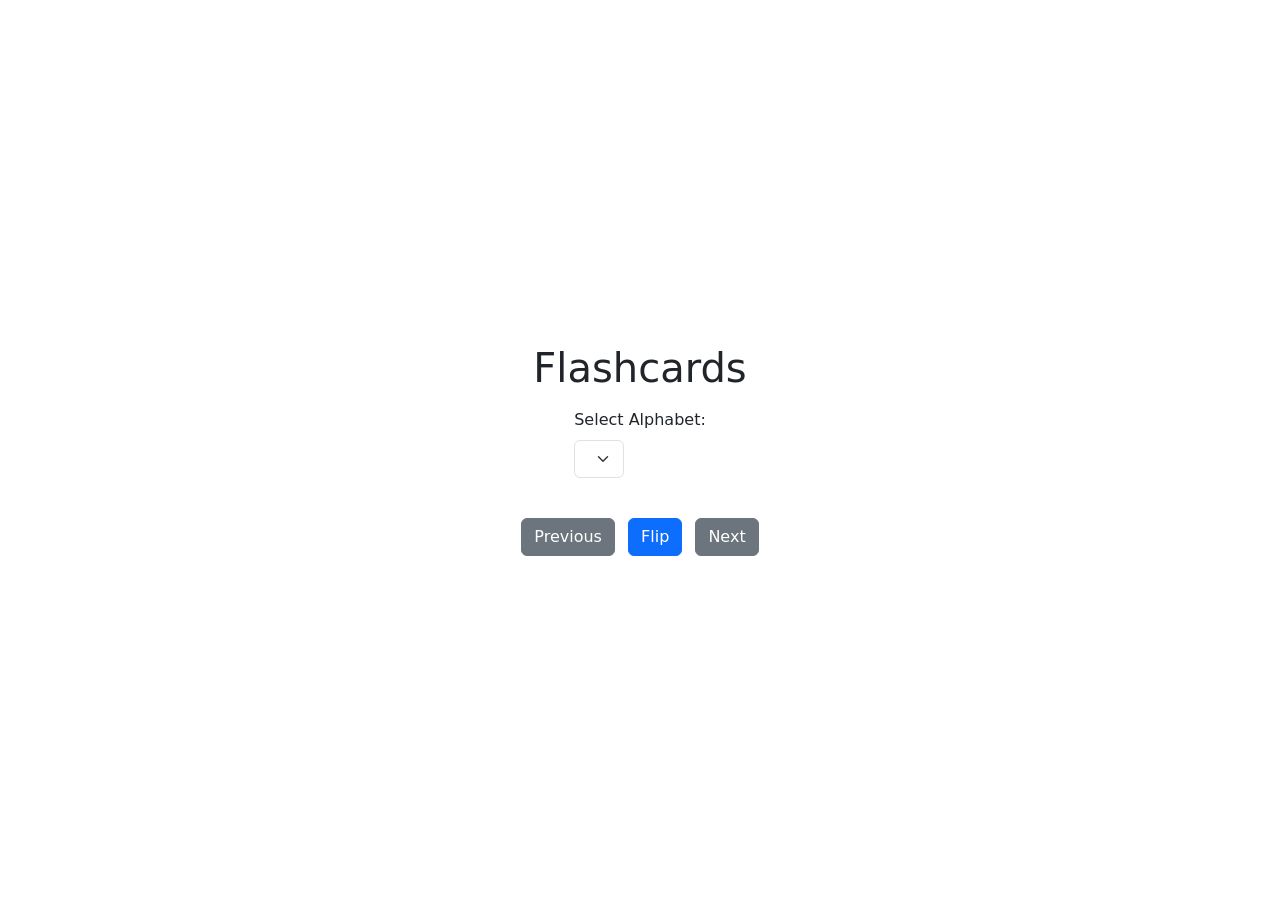
==== index.html @ 50f9bae8 "Update index.html" ====
<!DOCTYPE html>
<html lang="en">
<head>
  <meta charset="UTF-8" />
  <meta name="viewport" content="width=device-width, initial-scale=1" />
  <title>Flashcards with Spaced Repetition</title>
  <link href="https://cdn.jsdelivr.net/npm/bootstrap@5.3.0/dist/css/bootstrap.min.css" rel="stylesheet" />
  <link rel="stylesheet" href="flashcards.css" />
</head>
<body>
  <div class="container d-flex flex-column justify-content-center align-items-center min-vh-100">
    <h1 class="mb-3">Flashcards</h1>

    <div class="mb-3">
      <label for="letterSelect" class="form-label">Select Alphabet:</label>
      <select id="letterSelect" class="form-select w-auto"></select>
    </div>

    <div class="flashcard-container position-relative">
      <div id="flashcard" class="flashcard">
        <div class="front"></div>
        <div class="back"></div>
      </div>
      <div class="controls mt-4 text-center">
        <button id="prev" class="btn btn-secondary me-2">Previous</button>
        <button id="flip" class="btn btn-primary me-2">Flip</button>
        <button id="next" class="btn btn-secondary">Next</button>
      </div>
    </div>
  </div>

  <script src="flashcards.js"></script>
</body>
</html>
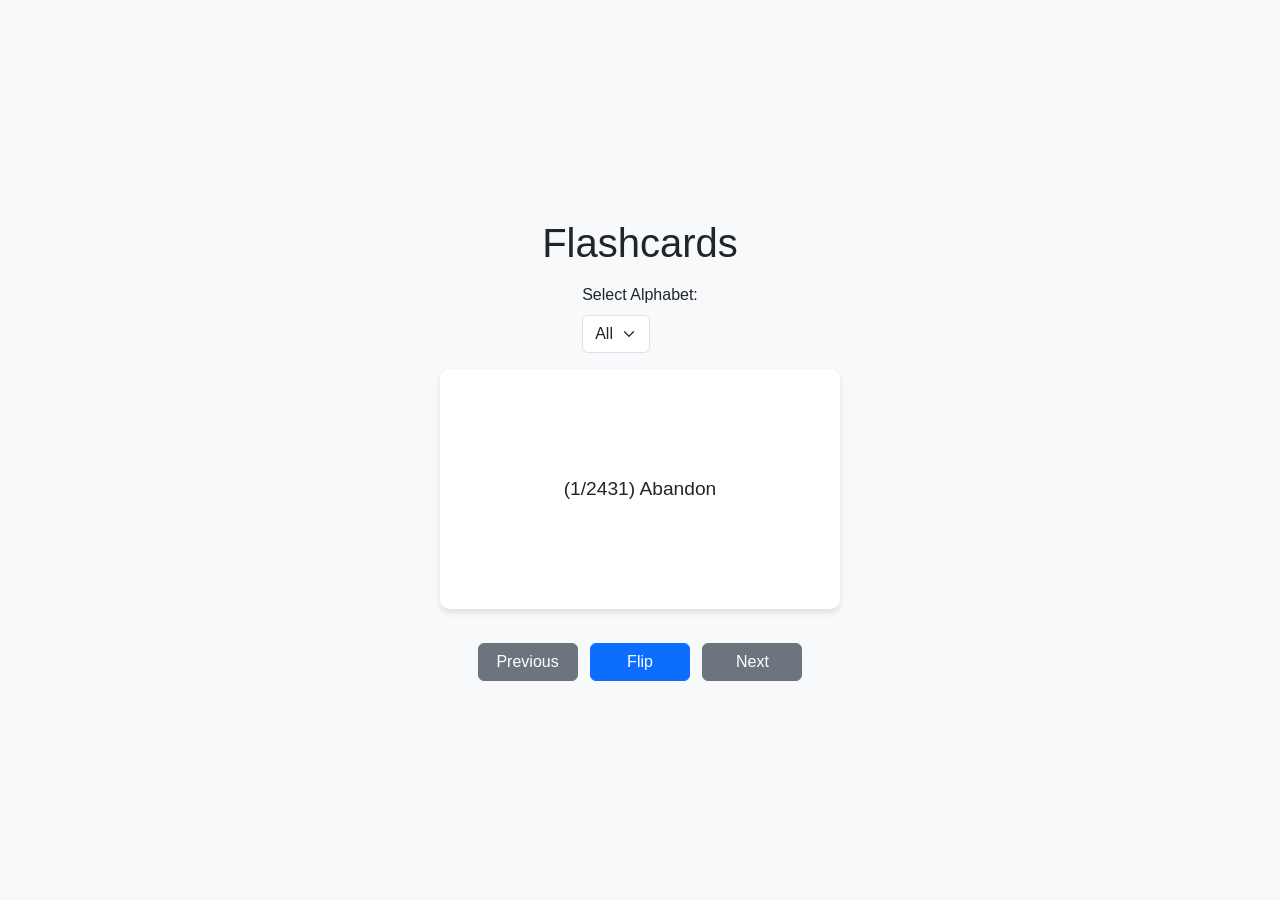
==== commit 2a29ff3d: "Update index.html" ====
--- a/index.html
+++ b/index.html
@@ -5,7 +5,7 @@
   <meta name="viewport" content="width=device-width, initial-scale=1" />
   <title>Flashcards with Spaced Repetition</title>
   <link href="https://cdn.jsdelivr.net/npm/bootstrap@5.3.0/dist/css/bootstrap.min.css" rel="stylesheet" />
-  <link rel="stylesheet" href="flashcards.css" />
+  <link rel="stylesheet" href="style.css" />
 </head>
 <body>
   <div class="container d-flex flex-column justify-content-center align-items-center min-vh-100">
@@ -29,6 +29,6 @@
     </div>
   </div>
 
-  <script src="flashcards.js"></script>
+  <script src="script.js"></script>
 </body>
 </html>
--- a/style.css
+++ b/style.css
@@ -0,0 +1,67 @@
+body {
+  font-family: Arial, sans-serif;
+  background: #f8f9fa;
+  margin: 0;
+}
+
+.flashcard-container {
+  text-align: center;
+  perspective: 1000px;
+  width: 100%;
+  max-width: 400px;
+}
+
+.flashcard {
+  width: 100%;
+  height: 240px;
+  margin: 0 auto;
+  cursor: pointer;
+  position: relative;
+}
+
+.flashcard > div {
+  width: 100%;
+  height: 100%;
+  position: absolute;
+  border-radius: 10px;
+  box-shadow: 0 4px 6px rgba(0,0,0,0.1);
+  display: flex;
+  justify-content: center;
+  align-items: center;
+  padding: 20px;
+  font-size: 1.2rem;
+  user-select: none;
+  backface-visibility: hidden;
+  background: white;
+  transition: transform 0.6s;
+  text-align: center;
+  white-space: pre-wrap;
+}
+
+.flashcard .front {
+  z-index: 2;
+  transform: rotateY(0deg);
+}
+
+.flashcard .back {
+  transform: rotateY(180deg);
+}
+
+.flashcard.flipped .front {
+  transform: rotateY(-180deg);
+}
+
+.flashcard.flipped .back {
+  transform: rotateY(0deg);
+}
+
+/* Controls spacing */
+.controls button {
+  min-width: 100px;
+  margin-top: 10px;
+}
+
+/* Review buttons */
+.review-buttons {
+  margin-top: 15px;
+}
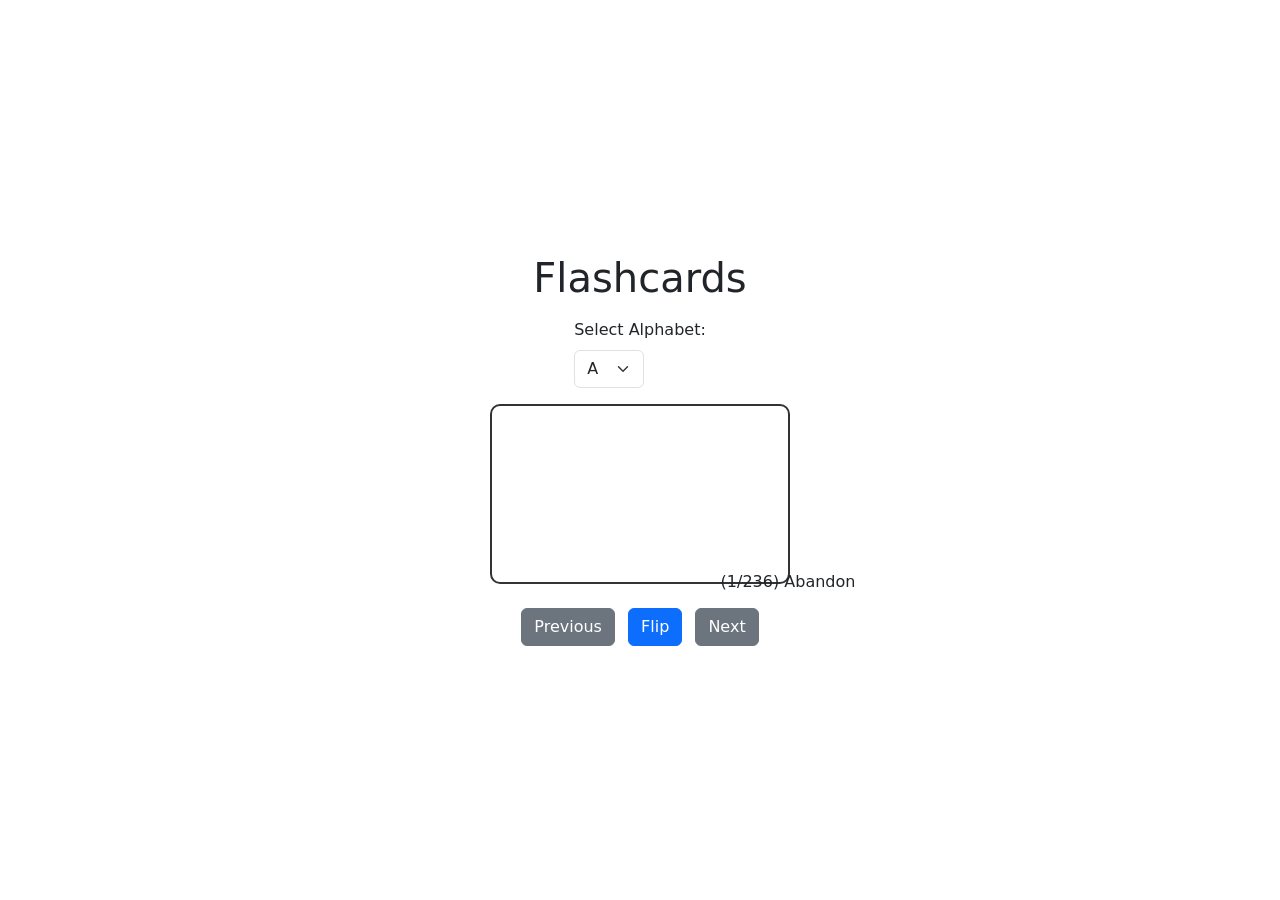
==== commit 50848921: "Update index.html" ====
--- a/index.html
+++ b/index.html
@@ -1,7 +1,7 @@
 <!DOCTYPE html>
 <html lang="en">
 <head>
-  <meta charset="UTF-8" />
+  <meta charset="utf-8" />
   <meta name="viewport" content="width=device-width, initial-scale=1" />
   <title>Flashcards with Spaced Repetition</title>
   <link href="https://cdn.jsdelivr.net/npm/bootstrap@5.3.0/dist/css/bootstrap.min.css" rel="stylesheet" />
@@ -17,10 +17,14 @@
     </div>
 
     <div class="flashcard-container position-relative">
-      <div id="flashcard" class="flashcard">
-        <div class="front"></div>
-        <div class="back"></div>
+      <!-- Outer card provides perspective, inner does the 3D rotation -->
+      <div id="flashcard" class="flashcard" aria-live="polite" role="region">
+        <div class="flashcard-inner">
+          <div class="front"></div>
+          <div class="back"></div>
+        </div>
       </div>
+
       <div class="controls mt-4 text-center">
         <button id="prev" class="btn btn-secondary me-2">Previous</button>
         <button id="flip" class="btn btn-primary me-2">Flip</button>
--- a/style.css
+++ b/style.css
@@ -1,67 +1,28 @@
-body {
-  font-family: Arial, sans-serif;
-  background: #f8f9fa;
-  margin: 0;
-}
-
-.flashcard-container {
-  text-align: center;
-  perspective: 1000px;
-  width: 100%;
-  max-width: 400px;
-}
-
-.flashcard {
-  width: 100%;
-  height: 240px;
-  margin: 0 auto;
+.flashcard { 
+  width: 300px; 
+  height: 180px; 
+  border: 2px solid #333; 
+  border-radius: 10px; 
+  display: flex; 
+  justify-content: center; 
+  align-items: center; 
+  text-align: center; 
+  padding: 20px; 
   cursor: pointer;
+  transition: transform 0.6s;
+  background-color: #fff;
   position: relative;
 }
-
-.flashcard > div {
-  width: 100%;
-  height: 100%;
-  position: absolute;
-  border-radius: 10px;
-  box-shadow: 0 4px 6px rgba(0,0,0,0.1);
-  display: flex;
-  justify-content: center;
-  align-items: center;
-  padding: 20px;
-  font-size: 1.2rem;
-  user-select: none;
-  backface-visibility: hidden;
-  background: white;
-  transition: transform 0.6s;
-  text-align: center;
-  white-space: pre-wrap;
+.flashcard.flipped { transform: rotateY(180deg); }
+.front, .back { 
+  position: absolute; 
+  width: 100%; 
+  height: 100%; 
+  backface-visibility: hidden; 
+  display: flex; 
+  justify-content: center; 
+  align-items: center; 
+  text-align: center; 
 }
-
-.flashcard .front {
-  z-index: 2;
-  transform: rotateY(0deg);
-}
-
-.flashcard .back {
-  transform: rotateY(180deg);
-}
-
-.flashcard.flipped .front {
-  transform: rotateY(-180deg);
-}
-
-.flashcard.flipped .back {
-  transform: rotateY(0deg);
-}
-
-/* Controls spacing */
-.controls button {
-  min-width: 100px;
-  margin-top: 10px;
-}
-
-/* Review buttons */
-.review-buttons {
-  margin-top: 15px;
-}
+.back { transform: rotateY(180deg); }
+.review-buttons { margin-top: 15px; }
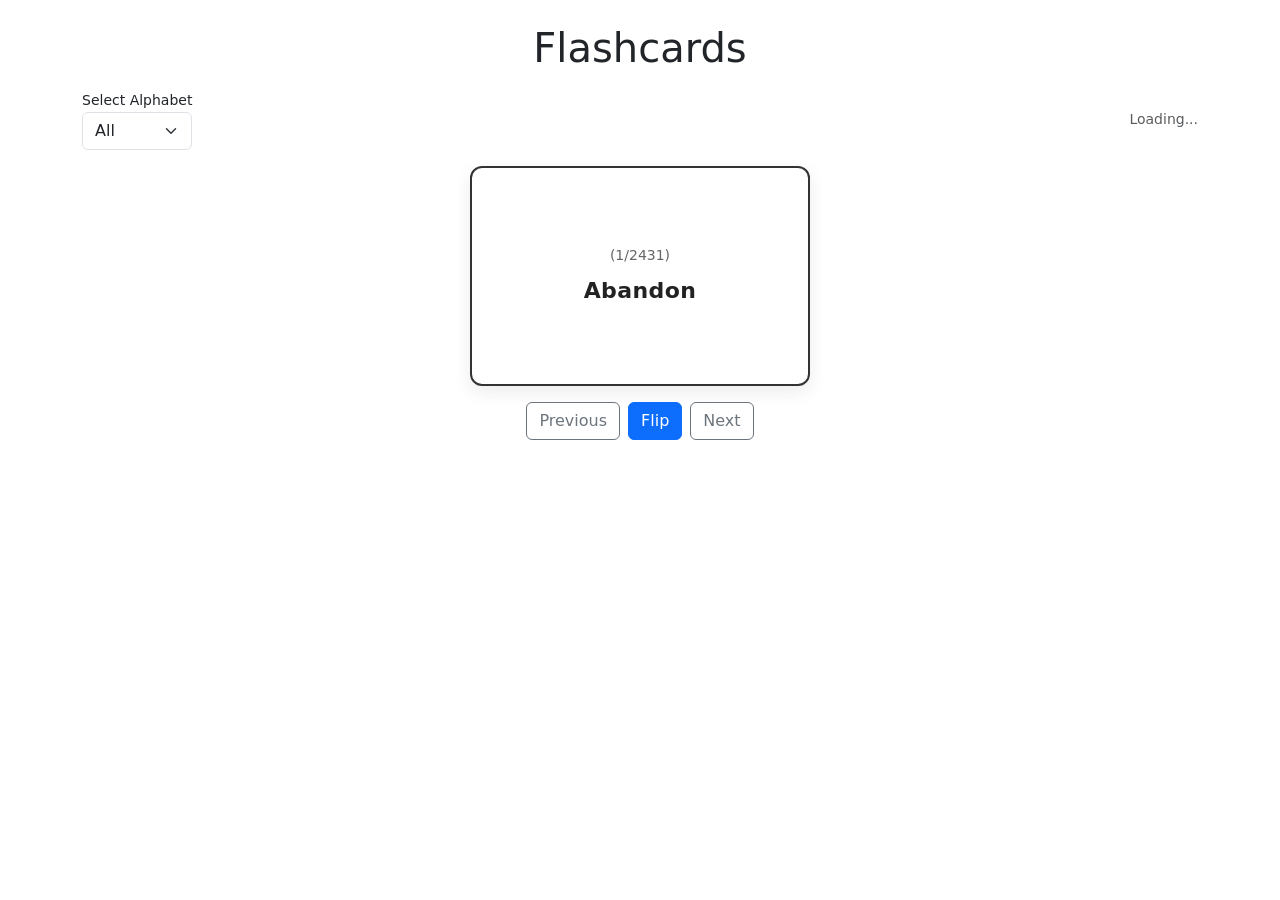
==== commit 3caed32c: "Update index.html" ====
--- a/index.html
+++ b/index.html
@@ -3,33 +3,43 @@
 <head>
   <meta charset="utf-8" />
   <meta name="viewport" content="width=device-width, initial-scale=1" />
-  <title>Flashcards with Spaced Repetition</title>
+  <title>Responsive Flashcards</title>
+
+  <!-- Bootstrap for quick responsive utilities -->
   <link href="https://cdn.jsdelivr.net/npm/bootstrap@5.3.0/dist/css/bootstrap.min.css" rel="stylesheet" />
   <link rel="stylesheet" href="style.css" />
 </head>
 <body>
-  <div class="container d-flex flex-column justify-content-center align-items-center min-vh-100">
-    <h1 class="mb-3">Flashcards</h1>
+  <div class="container py-4 d-flex flex-column align-items-center">
+    <h1 class="mb-3 text-center">Flashcards</h1>
 
-    <div class="mb-3">
-      <label for="letterSelect" class="form-label">Select Alphabet:</label>
-      <select id="letterSelect" class="form-select w-auto"></select>
+    <div class="w-100 mb-3">
+      <div class="row g-2 align-items-center">
+        <div class="col-auto">
+          <label for="letterSelect" class="form-label mb-0 small">Select Alphabet</label>
+          <select id="letterSelect" class="form-select" aria-label="Select alphabet"></select>
+        </div>
+
+        <div class="col d-flex justify-content-end align-items-center">
+          <div id="progress" class="small text-muted">Loading...</div>
+        </div>
+      </div>
     </div>
 
-    <div class="flashcard-container position-relative">
-      <!-- Outer card provides perspective, inner does the 3D rotation -->
-      <div id="flashcard" class="flashcard" aria-live="polite" role="region">
+    <div class="flashcard-wrap w-100 d-flex justify-content-center">
+      <!-- Flashcard; clicking it flips -->
+      <div id="flashcard" class="flashcard" tabindex="0" role="button" aria-pressed="false" aria-live="polite">
         <div class="flashcard-inner">
-          <div class="front"></div>
-          <div class="back"></div>
+          <div class="face front" aria-hidden="false"></div>
+          <div class="face back" aria-hidden="true"></div>
         </div>
       </div>
+    </div>
 
-      <div class="controls mt-4 text-center">
-        <button id="prev" class="btn btn-secondary me-2">Previous</button>
-        <button id="flip" class="btn btn-primary me-2">Flip</button>
-        <button id="next" class="btn btn-secondary">Next</button>
-      </div>
+    <div class="controls d-flex gap-2 mt-3 flex-wrap justify-content-center w-100">
+      <button id="prev" class="btn btn-outline-secondary">Previous</button>
+      <button id="flip" class="btn btn-primary">Flip</button>
+      <button id="next" class="btn btn-outline-secondary">Next</button>
     </div>
   </div>
 
--- a/style.css
+++ b/style.css
@@ -1,28 +1,110 @@
-.flashcard { 
-  width: 300px; 
-  height: 180px; 
-  border: 2px solid #333; 
-  border-radius: 10px; 
-  display: flex; 
-  justify-content: center; 
-  align-items: center; 
-  text-align: center; 
-  padding: 20px; 
+:root{
+  --card-width: 340px;
+  --card-height: 220px;
+  --card-radius: 12px;
+  --card-padding: 18px;
+}
+
+/* container for perspective */
+.flashcard {
+  width: var(--card-width);
+  height: var(--card-height);
+  perspective: 1200px; /* important for 3d flip */
   cursor: pointer;
+  margin: 0 auto;
+}
+
+/* inner element that actually flips */
+.flashcard-inner {
+  width: 100%;
+  height: 100%;
+  position: relative;
   transition: transform 0.6s;
+  transform-style: preserve-3d;
+  border: 2px solid #333;
+  border-radius: var(--card-radius);
   background-color: #fff;
-  position: relative;
+  box-shadow: 0 6px 18px rgba(0,0,0,0.08);
+  padding: var(--card-padding);
+  display: flex;
+  align-items: center;
+  justify-content: center;
 }
-.flashcard.flipped { transform: rotateY(180deg); }
-.front, .back { 
-  position: absolute; 
-  width: 100%; 
-  height: 100%; 
-  backface-visibility: hidden; 
-  display: flex; 
-  justify-content: center; 
-  align-items: center; 
-  text-align: center; 
+
+/* When .flashcard has class flipped, rotate inner */
+.flashcard.flipped .flashcard-inner {
+  transform: rotateY(180deg);
 }
-.back { transform: rotateY(180deg); }
-.review-buttons { margin-top: 15px; }
+
+/* front and back faces */
+.front, .back {
+  position: absolute;
+  inset: 0;
+  display: flex;
+  flex-direction: column;
+  justify-content: center;
+  align-items: center;
+  backface-visibility: hidden;
+  -webkit-backface-visibility: hidden;
+  text-align: center;
+  padding: var(--card-padding);
+  box-sizing: border-box;
+  font-family: system-ui, -apple-system, "Segoe UI", Roboto, "Helvetica Neue", Arial;
+  color: #222;
+}
+
+/* back is rotated so that when inner is rotated it shows */
+.back {
+  transform: rotateY(180deg);
+}
+
+/* small styling for word and counts */
+.front .word-count {
+  font-size: 14px;
+  color: #666;
+  margin-bottom: 8px;
+}
+.front .word {
+  font-size: 22px;
+  font-weight: 700;
+  letter-spacing: 0.4px;
+}
+
+/* details in back */
+.back .card-details {
+  text-align: left;
+  width: 100%;
+  max-width: 100%;
+  overflow: auto;
+}
+.back .card-details p {
+  margin: 6px 0;
+  line-height: 1.25;
+}
+.back .card-details strong {
+  display: inline-block;
+  width: 80px;
+  color: #111;
+}
+
+/* review buttons area (inserted dynamically) */
+.review-buttons {
+  display:flex;
+  justify-content:center;
+  gap: 8px;
+  margin-top: 12px;
+}
+
+/* ensure controls are visually separated */
+.controls {
+  width: var(--card-width);
+  display:flex;
+  justify-content:center;
+  gap:8px;
+}
+
+/* responsive */
+@media (max-width: 420px) {
+  :root { --card-width: 300px; --card-height: 200px; }
+  .back .card-details strong { width: 70px; }
+}
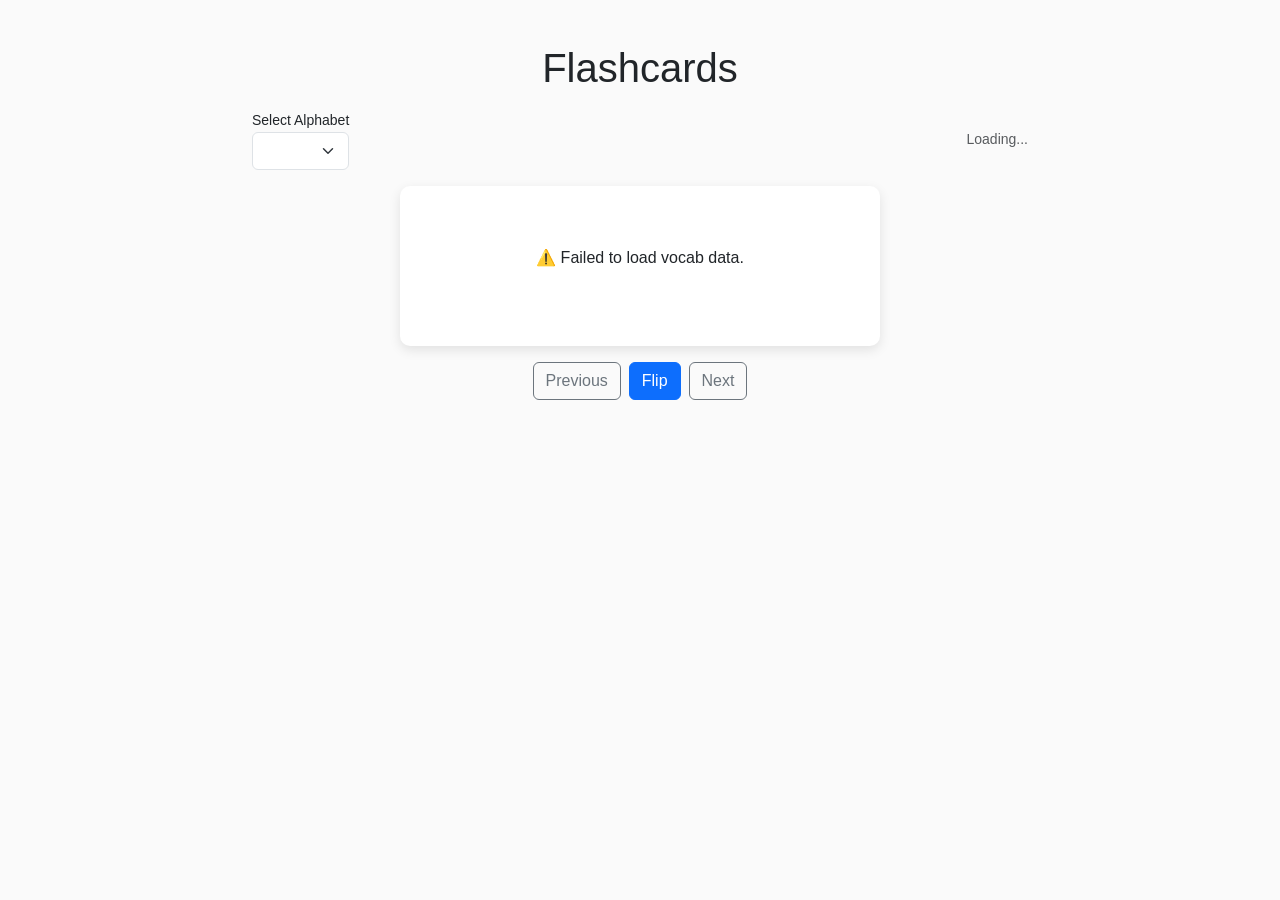
==== commit adff1699: "Update index.html" ====
--- a/index.html
+++ b/index.html
@@ -41,6 +41,8 @@
       <button id="flip" class="btn btn-primary">Flip</button>
       <button id="next" class="btn btn-outline-secondary">Next</button>
     </div>
+
+    <div id="message" class="mt-3 text-center text-muted small" aria-live="polite"></div>
   </div>
 
   <script src="script.js"></script>
--- a/style.css
+++ b/style.css
@@ -1,110 +1,124 @@
-:root{
-  --card-width: 340px;
-  --card-height: 220px;
-  --card-radius: 12px;
-  --card-padding: 18px;
+:root {
+  --card-max-width: 480px;
+  --card-min-width: 260px;
 }
 
-/* container for perspective */
-.flashcard {
-  width: var(--card-width);
-  height: var(--card-height);
-  perspective: 1200px; /* important for 3d flip */
-  cursor: pointer;
-  margin: 0 auto;
-}
-
-/* inner element that actually flips */
-.flashcard-inner {
-  width: 100%;
-  height: 100%;
-  position: relative;
-  transition: transform 0.6s;
-  transform-style: preserve-3d;
-  border: 2px solid #333;
-  border-radius: var(--card-radius);
-  background-color: #fff;
-  box-shadow: 0 6px 18px rgba(0,0,0,0.08);
-  padding: var(--card-padding);
+body {
+  font-family: Arial, sans-serif;
+  background: #fafafa;
+  margin: 0;
+  padding: 20px;
   display: flex;
-  align-items: center;
   justify-content: center;
 }
 
-/* When .flashcard has class flipped, rotate inner */
-.flashcard.flipped .flashcard-inner {
-  transform: rotateY(180deg);
+.container {
+  max-width: 800px;
+  width: 100%;
+  text-align: center;
 }
 
-/* front and back faces */
-.front, .back {
-  position: absolute;
-  inset: 0;
+h1 {
+  margin-bottom: 20px;
+}
+
+.controls {
   display: flex;
-  flex-direction: column;
+  flex-wrap: wrap;
+  justify-content: space-between;
+  align-items: center;
+  margin-bottom: 20px;
+  gap: 10px;
+}
+
+.stats {
+  font-size: 14px;
+  color: #444;
+}
+
+.flashcard-container {
+  display: flex;
+  justify-content: center;
+  margin: 20px 0;
+}
+
+.flashcard {
+  background: white;
+  border-radius: 10px;
+  box-shadow: 0 4px 12px rgba(0,0,0,0.1);
+  padding: 20px;
+  width: 100%;
+  max-width: var(--card-max-width);
+  min-width: var(--card-min-width);
+  min-height: 160px;
+  display: flex;
   justify-content: center;
   align-items: center;
-  backface-visibility: hidden;
-  -webkit-backface-visibility: hidden;
-  text-align: center;
-  padding: var(--card-padding);
-  box-sizing: border-box;
-  font-family: system-ui, -apple-system, "Segoe UI", Roboto, "Helvetica Neue", Arial;
-  color: #222;
+  transition: transform 0.4s;
+  cursor: pointer;
 }
 
-/* back is rotated so that when inner is rotated it shows */
-.back {
-  transform: rotateY(180deg);
+.buttons {
+  display: flex;
+  justify-content: center;
+  gap: 10px;
+  flex-wrap: wrap;
 }
 
-/* small styling for word and counts */
-.front .word-count {
+button {
+  padding: 10px 16px;
+  border: none;
+  border-radius: 6px;
+  cursor: pointer;
+  background: #1976d2;
+  color: white;
   font-size: 14px;
-  color: #666;
-  margin-bottom: 8px;
-}
-.front .word {
-  font-size: 22px;
-  font-weight: 700;
-  letter-spacing: 0.4px;
+  transition: background 0.2s;
 }
 
-/* details in back */
-.back .card-details {
-  text-align: left;
-  width: 100%;
-  max-width: 100%;
-  overflow: auto;
-}
-.back .card-details p {
-  margin: 6px 0;
-  line-height: 1.25;
-}
-.back .card-details strong {
-  display: inline-block;
-  width: 80px;
-  color: #111;
+button:hover {
+  background: #1565c0;
 }
 
-/* review buttons area (inserted dynamically) */
-.review-buttons {
-  display:flex;
-  justify-content:center;
-  gap: 8px;
-  margin-top: 12px;
+button:disabled {
+  background: #ccc;
+  cursor: not-allowed;
 }
 
-/* ensure controls are visually separated */
-.controls {
-  width: var(--card-width);
-  display:flex;
-  justify-content:center;
-  gap:8px;
+/* Completion screen */
+.completion {
+  text-align: center;
+  padding: 20px;
 }
 
-/* responsive */
-@media (max-width: 420px) {
-  :root { --card-width: 300px; --card-height: 200px; }
-  .back .card-details strong { width: 70px; }
+.completion h2 {
+  color: #2e7d32;
+  margin-bottom: 10px;
 }
+
+.completion button {
+  margin: 10px;
+  padding: 10px 16px;
+  border: none;
+  background: #1976d2;
+  color: white;
+  border-radius: 6px;
+  cursor: pointer;
+}
+
+.completion button:hover {
+  background: #1565c0;
+}
+
+/* Responsive tweaks */
+@media (max-width: 600px) {
+  .controls {
+    flex-direction: column;
+    align-items: flex-start;
+  }
+
+  .flashcard {
+    padding: 16px;
+    min-height: 140px;
+  }
+}
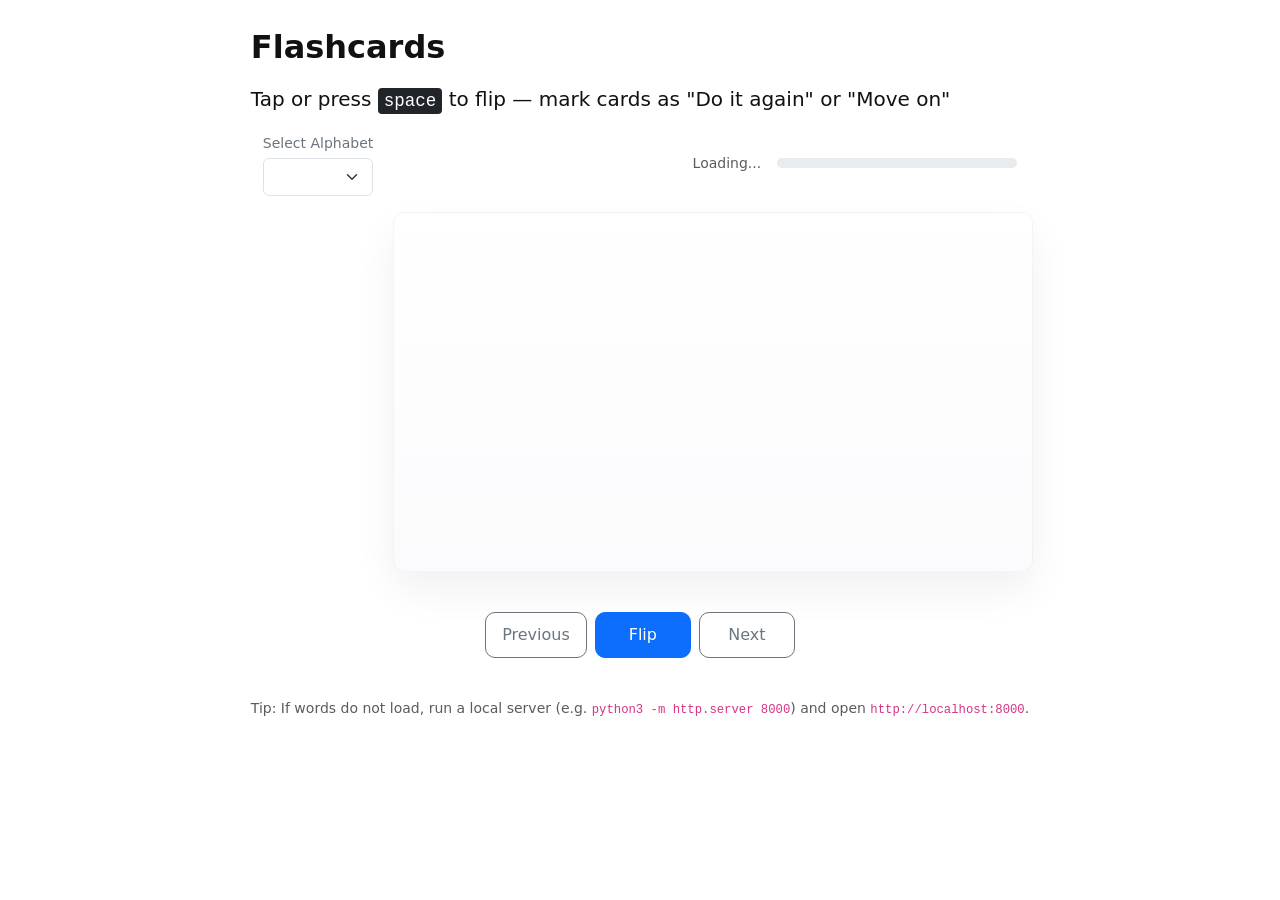
==== commit 027275ca: "Update index.html" ====
--- a/index.html
+++ b/index.html
@@ -1,48 +1,66 @@
-<!DOCTYPE html>
+<!doctype html>
 <html lang="en">
 <head>
   <meta charset="utf-8" />
-  <meta name="viewport" content="width=device-width, initial-scale=1" />
-  <title>Responsive Flashcards</title>
+  <meta name="viewport" content="width=device-width,initial-scale=1" />
+  <title>Flashcards — Responsive</title>
 
-  <!-- Bootstrap for quick responsive utilities -->
+  <!-- Bootstrap for grid / controls -->
   <link href="https://cdn.jsdelivr.net/npm/bootstrap@5.3.0/dist/css/bootstrap.min.css" rel="stylesheet" />
   <link rel="stylesheet" href="style.css" />
 </head>
 <body>
-  <div class="container py-4 d-flex flex-column align-items-center">
-    <h1 class="mb-3 text-center">Flashcards</h1>
+  <div class="app-root">
+    <header class="site-header">
+      <h1>Flashcards</h1>
+      <p class="lead">Tap or press <kbd>space</kbd> to flip — mark cards as "Do it again" or "Move on"</p>
+    </header>
 
-    <div class="w-100 mb-3">
-      <div class="row g-2 align-items-center">
+    <main class="container-lg">
+      <div class="row align-items-center top-row mb-3">
         <div class="col-auto">
-          <label for="letterSelect" class="form-label mb-0 small">Select Alphabet</label>
-          <select id="letterSelect" class="form-select" aria-label="Select alphabet"></select>
+          <label class="form-label small mb-1" for="letterSelect">Select Alphabet</label>
+          <select id="letterSelect" class="form-select"></select>
         </div>
 
-        <div class="col d-flex justify-content-end align-items-center">
-          <div id="progress" class="small text-muted">Loading...</div>
+        <div class="col">
+          <div class="progress-wrap d-flex align-items-center justify-content-end">
+            <div id="progressText" class="text-muted small me-3">Loading...</div>
+            <div class="progress" style="width:240px; height:10px;">
+              <div id="progressBar" class="progress-bar" role="progressbar" style="width:0%"></div>
+            </div>
+          </div>
         </div>
       </div>
-    </div>
 
-    <div class="flashcard-wrap w-100 d-flex justify-content-center">
-      <!-- Flashcard; clicking it flips -->
-      <div id="flashcard" class="flashcard" tabindex="0" role="button" aria-pressed="false" aria-live="polite">
-        <div class="flashcard-inner">
-          <div class="face front" aria-hidden="false"></div>
-          <div class="face back" aria-hidden="true"></div>
+      <div class="row justify-content-center">
+        <div class="col-12 col-md-10 col-lg-8">
+          <div class="flashcard-area">
+            <div id="flashcard" class="flashcard" tabindex="0" role="button" aria-live="polite">
+              <div class="flashcard-inner">
+                <div class="face front" aria-hidden="false"></div>
+                <div class="face back" aria-hidden="true"></div>
+              </div>
+            </div>
+
+            <!-- container where JS will append Do it again / Move on buttons -->
+            <div id="reviewContainer" class="review-container d-flex justify-content-center mt-3"></div>
+          </div>
+
+          <div class="controls d-flex justify-content-center gap-2 mt-4">
+            <button id="prev" class="btn btn-outline-secondary">Previous</button>
+            <button id="flip" class="btn btn-primary">Flip</button>
+            <button id="next" class="btn btn-outline-secondary">Next</button>
+          </div>
+
+          <div id="message" class="text-center small text-muted mt-3" aria-live="polite"></div>
         </div>
       </div>
-    </div>
+    </main>
 
-    <div class="controls d-flex gap-2 mt-3 flex-wrap justify-content-center w-100">
-      <button id="prev" class="btn btn-outline-secondary">Previous</button>
-      <button id="flip" class="btn btn-primary">Flip</button>
-      <button id="next" class="btn btn-outline-secondary">Next</button>
-    </div>
-
-    <div id="message" class="mt-3 text-center text-muted small" aria-live="polite"></div>
+    <footer class="site-footer text-center small text-muted mt-4">
+      Tip: If words do not load, run a local server (e.g. <code>python3 -m http.server 8000</code>) and open <code>http://localhost:8000</code>.
+    </footer>
   </div>
 
   <script src="script.js"></script>
--- a/style.css
+++ b/style.css
@@ -1,124 +1,101 @@
 :root {
-  --card-max-width: 480px;
+  --card-max-width: 640px;
   --card-min-width: 260px;
+  --card-aspect: 16/9;
+  --accent: #0d6efd;
+  --muted: #6c757d;
 }
 
+* { box-sizing: border-box; }
 body {
-  font-family: Arial, sans-serif;
-  background: #fafafa;
   margin: 0;
-  padding: 20px;
+  font-family: system-ui, -apple-system, "Segoe UI", Roboto, "Helvetica Neue", Arial;
+  background: #fff;
+  color: #111;
   display: flex;
   justify-content: center;
+  padding: 28px;
 }
 
-.container {
-  max-width: 800px;
+.container { width: 100%; max-width: 980px; text-align: center; }
+
+h1 { margin: 0 0 18px 0; font-size: 2rem; font-weight: 700; }
+
+.select-wrap { display: flex; flex-direction: column; align-items: flex-start; }
+.form-label { color: var(--muted); }
+
+/* flashcard wrapper & 3D flip */
+.flashcard-wrap { display: flex; justify-content: center; margin: 18px 0; }
+.flashcard {
+  width: min(var(--card-max-width), 92vw);
+  aspect-ratio: var(--card-aspect);
+  perspective: 1200px;
+  cursor: pointer;
+  -webkit-tap-highlight-color: transparent;
+}
+.flashcard-inner {
   width: 100%;
-  text-align: center;
+  height: 100%;
+  border-radius: 12px;
+  background: linear-gradient(180deg,#ffffff,#fbfbfd);
+  box-shadow: 0 18px 40px rgba(12,12,18,0.06);
+  border: 1px solid rgba(0,0,0,0.04);
+  transition: transform 0.55s cubic-bezier(.2,.8,.2,1);
+  transform-style: preserve-3d;
+  padding: 22px;
+  display: flex;
+  align-items: center;
+  justify-content: center;
+  position: relative;
+  overflow: hidden;
 }
+.flashcard.flipped .flashcard-inner { transform: rotateY(180deg); }
 
-h1 {
-  margin-bottom: 20px;
-}
-
-.controls {
+/* faces */
+.face {
+  position: absolute;
+  inset: 0;
+  backface-visibility: hidden;
+  -webkit-backface-visibility: hidden;
   display: flex;
-  flex-wrap: wrap;
-  justify-content: space-between;
-  align-items: center;
-  margin-bottom: 20px;
-  gap: 10px;
-}
-
-.stats {
-  font-size: 14px;
-  color: #444;
-}
-
-.flashcard-container {
-  display: flex;
-  justify-content: center;
-  margin: 20px 0;
-}
-
-.flashcard {
-  background: white;
-  border-radius: 10px;
-  box-shadow: 0 4px 12px rgba(0,0,0,0.1);
-  padding: 20px;
-  width: 100%;
-  max-width: var(--card-max-width);
-  min-width: var(--card-min-width);
-  min-height: 160px;
-  display: flex;
+  flex-direction: column;
   justify-content: center;
   align-items: center;
-  transition: transform 0.4s;
-  cursor: pointer;
+  text-align: center;
+  padding: 12px 18px;
 }
+.face.back { transform: rotateY(180deg); text-align: left; overflow: auto; }
 
-.buttons {
+/* front styling */
+.front .word-count { color: var(--muted); font-size: 0.9rem; margin-bottom: 8px; }
+.front .word { font-size: clamp(1.2rem, 3.6vw, 2rem); font-weight: 700; word-break: break-word; }
+
+/* back details */
+.back .card-details p { margin: 10px 0; line-height: 1.35; font-size: 1rem; }
+.back .card-details strong { width: 84px; display:inline-block; color: #111; }
+
+/* review buttons (inserted dynamically) */
+.review-buttons {
   display: flex;
+  gap: 8px;
   justify-content: center;
-  gap: 10px;
+  margin-top: 12px;
   flex-wrap: wrap;
 }
 
-button {
-  padding: 10px 16px;
-  border: none;
-  border-radius: 6px;
-  cursor: pointer;
-  background: #1976d2;
-  color: white;
-  font-size: 14px;
-  transition: background 0.2s;
+/* controls */
+.controls { display: flex; gap: 12px; justify-content: center; margin-top: 12px; flex-wrap: wrap; }
+.btn { padding: 10px 16px; border-radius: 10px; min-width: 96px; }
+.btn:disabled { opacity: 0.6; cursor: not-allowed; }
+
+/* completion screen */
+.completion { text-align:center; padding: 10px 6px; display:flex; flex-direction:column; gap:8px; align-items:center; }
+.completion h2 { margin: 0; color: #1f8a4d; font-size: 1.15rem; }
+.completion .actions { display:flex; gap:8px; margin-top:6px; }
+
+/* responsive */
+@media (max-width: 640px) {
+  .front .word { font-size: 1.25rem; }
+  .back .card-details strong { width: 64px; }
+  .select-wrap { width: 100%; }
 }
-
-button:hover {
-  background: #1565c0;
-}
-
-button:disabled {
-  background: #ccc;
-  cursor: not-allowed;
-}
-
-/* Completion screen */
-.completion {
-  text-align: center;
-  padding: 20px;
-}
-
-.completion h2 {
-  color: #2e7d32;
-  margin-bottom: 10px;
-}
-
-.completion button {
-  margin: 10px;
-  padding: 10px 16px;
-  border: none;
-  background: #1976d2;
-  color: white;
-  border-radius: 6px;
-  cursor: pointer;
-}
-
-.completion button:hover {
-  background: #1565c0;
-}
-
-/* Responsive tweaks */
-@media (max-width: 600px) {
-  .controls {
-    flex-direction: column;
-    align-items: flex-start;
-  }
-
-  .flashcard {
-    padding: 16px;
-    min-height: 140px;
-  }
-}
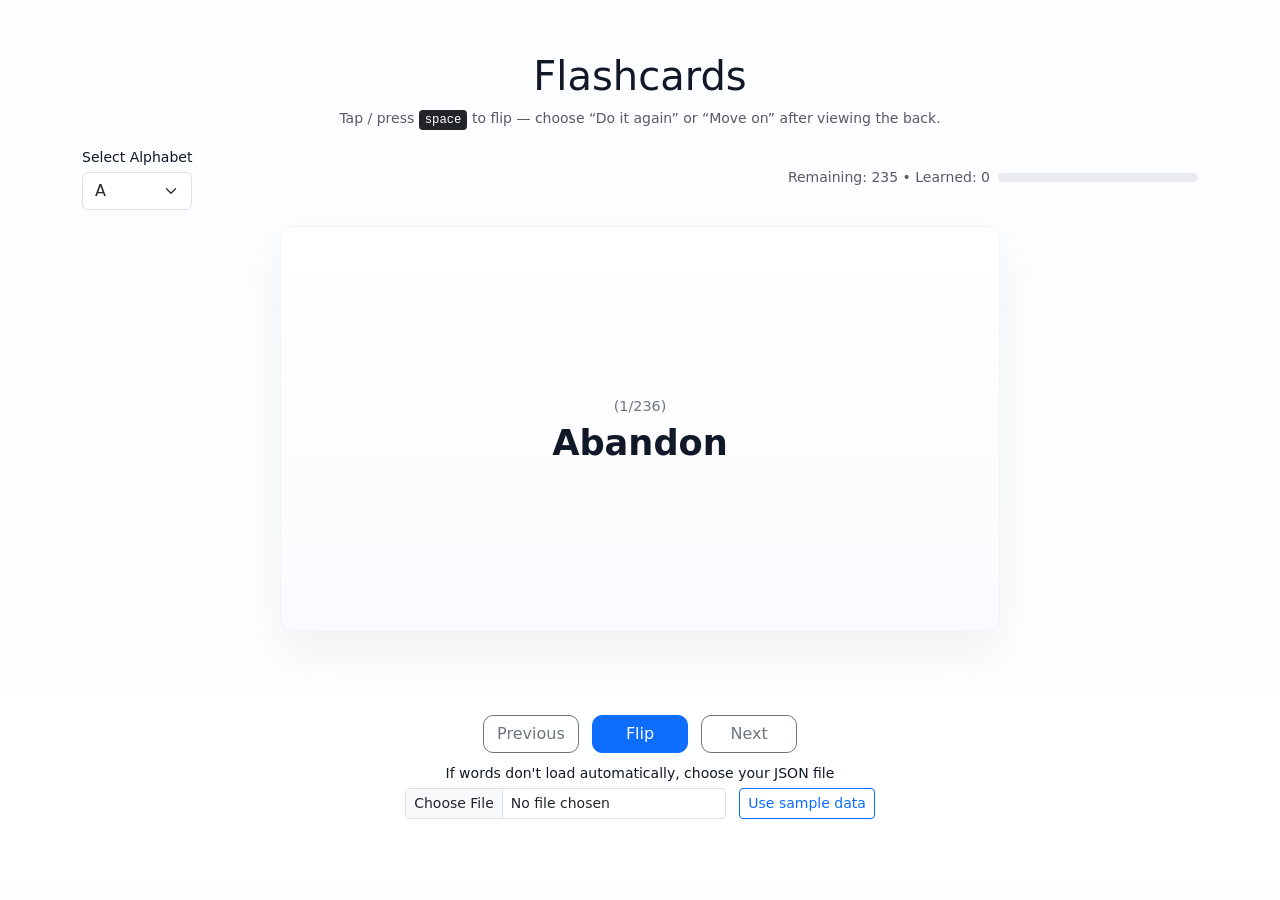
==== commit 2e34a3c7: "Update index.html" ====
--- a/index.html
+++ b/index.html
@@ -3,64 +3,56 @@
 <head>
   <meta charset="utf-8" />
   <meta name="viewport" content="width=device-width,initial-scale=1" />
-  <title>Flashcards — Responsive</title>
-
-  <!-- Bootstrap for grid / controls -->
+  <title>Flashcards — robust loader</title>
   <link href="https://cdn.jsdelivr.net/npm/bootstrap@5.3.0/dist/css/bootstrap.min.css" rel="stylesheet" />
   <link rel="stylesheet" href="style.css" />
 </head>
 <body>
-  <div class="app-root">
-    <header class="site-header">
+  <div class="app container py-4">
+    <header class="mb-3 text-center">
       <h1>Flashcards</h1>
-      <p class="lead">Tap or press <kbd>space</kbd> to flip — mark cards as "Do it again" or "Move on"</p>
+      <p class="text-muted small mb-0">Tap / press <kbd>space</kbd> to flip — choose “Do it again” or “Move on” after viewing the back.</p>
     </header>
 
-    <main class="container-lg">
-      <div class="row align-items-center top-row mb-3">
-        <div class="col-auto">
-          <label class="form-label small mb-1" for="letterSelect">Select Alphabet</label>
-          <select id="letterSelect" class="form-select"></select>
+    <section class="top d-flex flex-wrap align-items-center gap-3 mb-3">
+      <div>
+        <label class="form-label small mb-1" for="letterSelect">Select Alphabet</label>
+        <select id="letterSelect" class="form-select"></select>
+      </div>
+
+      <div class="ms-auto d-flex align-items-center gap-2">
+        <div id="progressText" class="small text-muted">Loading...</div>
+        <div class="progress" style="width:200px; height:9px;">
+          <div id="progressBar" class="progress-bar" role="progressbar" style="width:0%"></div>
         </div>
+      </div>
+    </section>
 
-        <div class="col">
-          <div class="progress-wrap d-flex align-items-center justify-content-end">
-            <div id="progressText" class="text-muted small me-3">Loading...</div>
-            <div class="progress" style="width:240px; height:10px;">
-              <div id="progressBar" class="progress-bar" role="progressbar" style="width:0%"></div>
-            </div>
-          </div>
+    <section class="flashcard-area mb-3">
+      <div id="flashcard" class="flashcard" tabindex="0" role="button" aria-live="polite">
+        <div class="flashcard-inner">
+          <div class="face front" aria-hidden="false"></div>
+          <div class="face back" aria-hidden="true"></div>
         </div>
       </div>
 
-      <div class="row justify-content-center">
-        <div class="col-12 col-md-10 col-lg-8">
-          <div class="flashcard-area">
-            <div id="flashcard" class="flashcard" tabindex="0" role="button" aria-live="polite">
-              <div class="flashcard-inner">
-                <div class="face front" aria-hidden="false"></div>
-                <div class="face back" aria-hidden="true"></div>
-              </div>
-            </div>
+      <div id="reviewContainer" class="review-container mt-3 d-flex justify-content-center"></div>
+    </section>
 
-            <!-- container where JS will append Do it again / Move on buttons -->
-            <div id="reviewContainer" class="review-container d-flex justify-content-center mt-3"></div>
-          </div>
+    <section class="controls text-center mb-2">
+      <button id="prevBtn" class="btn btn-outline-secondary me-2">Previous</button>
+      <button id="flipBtn" class="btn btn-primary me-2">Flip</button>
+      <button id="nextBtn" class="btn btn-outline-secondary">Next</button>
+    </section>
 
-          <div class="controls d-flex justify-content-center gap-2 mt-4">
-            <button id="prev" class="btn btn-outline-secondary">Previous</button>
-            <button id="flip" class="btn btn-primary">Flip</button>
-            <button id="next" class="btn btn-outline-secondary">Next</button>
-          </div>
-
-          <div id="message" class="text-center small text-muted mt-3" aria-live="polite"></div>
-        </div>
+    <section class="loader-actions text-center mb-3">
+      <div class="mb-2">
+        <label class="form-label small mb-1">If words don't load automatically, choose your JSON file</label><br />
+        <input id="fileInput" type="file" accept=".json,application/json" class="form-control form-control-sm w-auto d-inline-block" />
+        <button id="sampleBtn" class="btn btn-sm btn-outline-primary ms-2">Use sample data</button>
       </div>
-    </main>
-
-    <footer class="site-footer text-center small text-muted mt-4">
-      Tip: If words do not load, run a local server (e.g. <code>python3 -m http.server 8000</code>) and open <code>http://localhost:8000</code>.
-    </footer>
+      <div id="message" class="small text-muted"></div>
+    </section>
   </div>
 
   <script src="script.js"></script>
--- a/style.css
+++ b/style.css
@@ -1,101 +1,108 @@
-:root {
-  --card-max-width: 640px;
-  --card-min-width: 260px;
-  --card-aspect: 16/9;
+:root{
+  --card-max: 720px;
+  --card-min: 260px;
   --accent: #0d6efd;
   --muted: #6c757d;
+  --radius: 14px;
+  --card-aspect: 16/9;
 }
 
-* { box-sizing: border-box; }
-body {
-  margin: 0;
-  font-family: system-ui, -apple-system, "Segoe UI", Roboto, "Helvetica Neue", Arial;
-  background: #fff;
-  color: #111;
-  display: flex;
-  justify-content: center;
-  padding: 28px;
+*{box-sizing:border-box}
+body{
+  margin:0;
+  font-family: Inter, ui-sans-serif, system-ui, -apple-system, "Segoe UI", Roboto, "Helvetica Neue", Arial;
+  background: linear-gradient(180deg,#fbfdff,#ffffff);
+  color: #111827;
+  padding: 28px 18px;
+  -webkit-font-smoothing:antialiased;
+  -moz-osx-font-smoothing:grayscale;
 }
 
-.container { width: 100%; max-width: 980px; text-align: center; }
+/* header */
+.site-header { text-align:center; margin-bottom:10px; }
+.site-header h1 { font-size:2.1rem; margin:0; font-weight:700; }
+.lead { margin:6px 0 0 0; color:var(--muted); }
 
-h1 { margin: 0 0 18px 0; font-size: 2rem; font-weight: 700; }
+/* top row */
+.top-row .form-label { color: var(--muted); }
 
-.select-wrap { display: flex; flex-direction: column; align-items: flex-start; }
-.form-label { color: var(--muted); }
+/* flashcard area */
+.flashcard-area { display:flex; flex-direction:column; align-items:center; gap:12px; }
 
-/* flashcard wrapper & 3D flip */
-.flashcard-wrap { display: flex; justify-content: center; margin: 18px 0; }
-.flashcard {
-  width: min(var(--card-max-width), 92vw);
+.flashcard{
+  width: min(var(--card-max), 92vw);
   aspect-ratio: var(--card-aspect);
   perspective: 1200px;
   cursor: pointer;
   -webkit-tap-highlight-color: transparent;
 }
-.flashcard-inner {
-  width: 100%;
-  height: 100%;
-  border-radius: 12px;
-  background: linear-gradient(180deg,#ffffff,#fbfbfd);
-  box-shadow: 0 18px 40px rgba(12,12,18,0.06);
-  border: 1px solid rgba(0,0,0,0.04);
-  transition: transform 0.55s cubic-bezier(.2,.8,.2,1);
+.flashcard-inner{
+  width:100%;
+  height:100%;
+  border-radius: var(--radius);
+  background: linear-gradient(180deg,#ffffff,#fbfbff);
+  box-shadow: 0 24px 50px rgba(14,30,37,0.06);
+  border: 1px solid rgba(6,6,12,0.04);
+  transition: transform 0.6s cubic-bezier(.2,.8,.2,1);
   transform-style: preserve-3d;
   padding: 22px;
-  display: flex;
-  align-items: center;
-  justify-content: center;
-  position: relative;
-  overflow: hidden;
+  display:flex;
+  align-items:center;
+  justify-content:center;
+  position:relative;
+  overflow:hidden;
 }
-.flashcard.flipped .flashcard-inner { transform: rotateY(180deg); }
+
+/* small tilt on hover (desktop) */
+.flashcard:hover .flashcard-inner { transform: translateY(-6px); }
+.flashcard.flipped .flashcard-inner { transform: rotateY(180deg) translateY(-6px); }
 
 /* faces */
 .face {
-  position: absolute;
-  inset: 0;
+  position:absolute; inset:0;
   backface-visibility: hidden;
   -webkit-backface-visibility: hidden;
-  display: flex;
-  flex-direction: column;
-  justify-content: center;
-  align-items: center;
-  text-align: center;
-  padding: 12px 18px;
+  display:flex;
+  flex-direction:column;
+  justify-content:center;
+  align-items:center;
+  text-align:center;
+  padding: 10px 18px;
 }
-.face.back { transform: rotateY(180deg); text-align: left; overflow: auto; }
+.face.back { transform: rotateY(180deg); text-align:left; overflow:auto; }
 
-/* front styling */
-.front .word-count { color: var(--muted); font-size: 0.9rem; margin-bottom: 8px; }
-.front .word { font-size: clamp(1.2rem, 3.6vw, 2rem); font-weight: 700; word-break: break-word; }
+/* front */
+.front .word-count { color: var(--muted); font-size:0.9rem; margin-bottom:8px; }
+.front .word { font-size: clamp(1.2rem, 3.6vw, 2.2rem); font-weight:700; line-height:1.05; word-break:break-word }
 
-/* back details */
-.back .card-details p { margin: 10px 0; line-height: 1.35; font-size: 1rem; }
-.back .card-details strong { width: 84px; display:inline-block; color: #111; }
+/* back */
+.back .card-details p { margin:10px 0; line-height:1.38; font-size:1rem; }
+.back .card-details strong { width:84px; display:inline-block; color:#111827; }
 
-/* review buttons (inserted dynamically) */
-.review-buttons {
-  display: flex;
-  gap: 8px;
-  justify-content: center;
-  margin-top: 12px;
-  flex-wrap: wrap;
-}
+/* review buttons area (JS inserts content here) */
+.review-container { min-height: 40px; }
+
+/* review button styles */
+.review-buttons { display:flex; gap:10px; justify-content:center; flex-wrap:wrap; }
+.review-buttons .btn { min-width:120px; }
 
 /* controls */
-.controls { display: flex; gap: 12px; justify-content: center; margin-top: 12px; flex-wrap: wrap; }
-.btn { padding: 10px 16px; border-radius: 10px; min-width: 96px; }
-.btn:disabled { opacity: 0.6; cursor: not-allowed; }
+.controls { margin-top:12px; gap:12px; }
+.controls .btn { min-width: 96px; border-radius:10px; }
 
-/* completion screen */
-.completion { text-align:center; padding: 10px 6px; display:flex; flex-direction:column; gap:8px; align-items:center; }
-.completion h2 { margin: 0; color: #1f8a4d; font-size: 1.15rem; }
-.completion .actions { display:flex; gap:8px; margin-top:6px; }
+/* small progress text */
+.progress-wrap .text-muted { color: var(--muted); }
 
-/* responsive */
-@media (max-width: 640px) {
-  .front .word { font-size: 1.25rem; }
-  .back .card-details strong { width: 64px; }
-  .select-wrap { width: 100%; }
+/* completion card */
+.completion { padding: 8px 6px; display:flex; flex-direction:column; gap:8px; align-items:center; text-align:center; }
+.completion h2 { margin:0; color:#1f8a4d; font-size:1.1rem; }
+.completion .actions { display:flex; gap:8px; }
+
+/* small screens */
+@media (max-width:640px){
+  .site-header h1 { font-size:1.6rem; }
+  .front .word { font-size:1.1rem; }
+  .flashcard-inner { padding: 14px; }
+  .review-buttons .btn { min-width: 96px; padding:8px 12px; }
+  .progress-wrap { gap:8px; }
 }
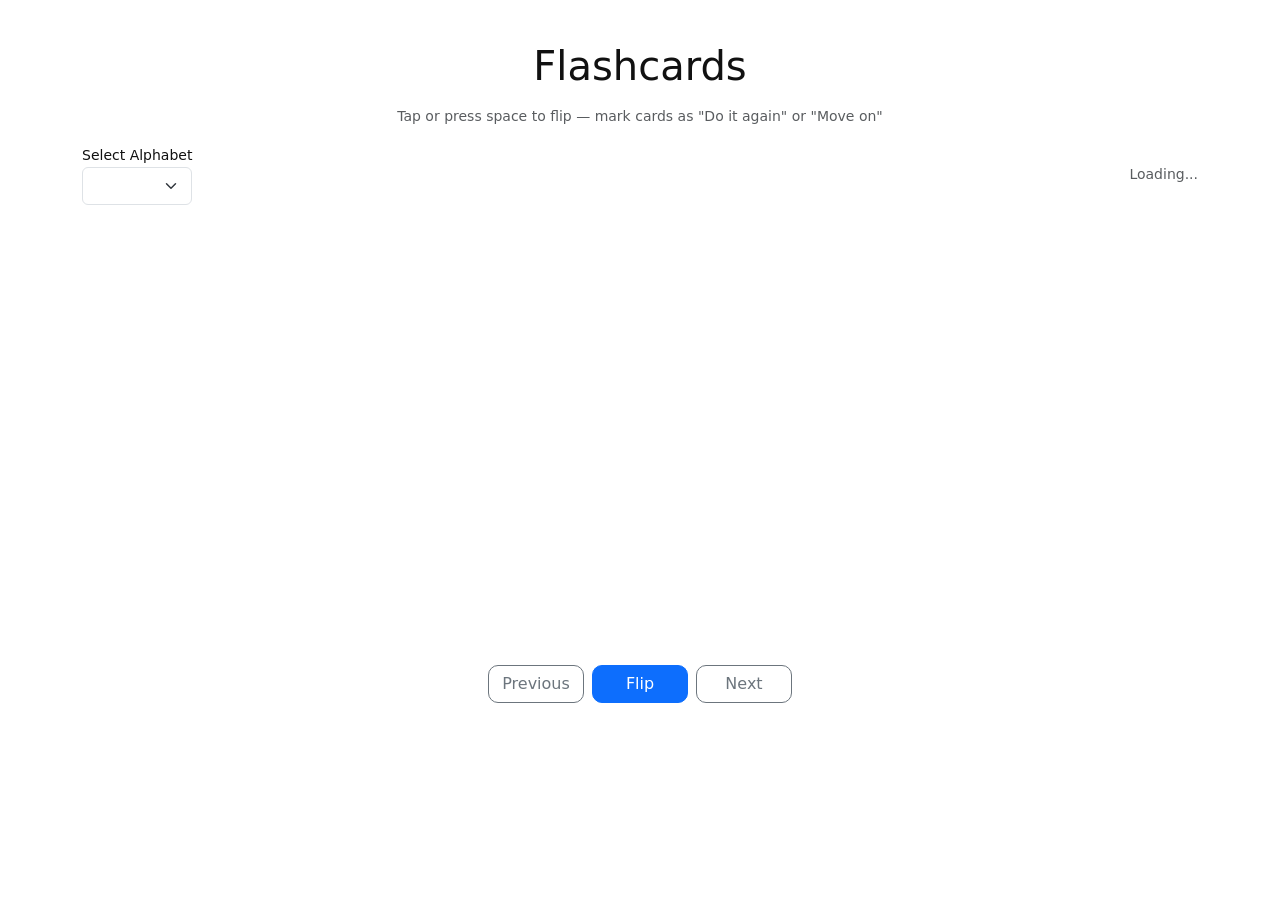
==== commit 7ff54406: "Update index.html" ====
--- a/index.html
+++ b/index.html
@@ -1,58 +1,44 @@
-<!doctype html>
+<!DOCTYPE html>
 <html lang="en">
 <head>
   <meta charset="utf-8" />
-  <meta name="viewport" content="width=device-width,initial-scale=1" />
-  <title>Flashcards — robust loader</title>
+  <meta name="viewport" content="width=device-width, initial-scale=1" />
+  <title>Responsive Flashcards</title>
   <link href="https://cdn.jsdelivr.net/npm/bootstrap@5.3.0/dist/css/bootstrap.min.css" rel="stylesheet" />
   <link rel="stylesheet" href="style.css" />
 </head>
 <body>
-  <div class="app container py-4">
-    <header class="mb-3 text-center">
-      <h1>Flashcards</h1>
-      <p class="text-muted small mb-0">Tap / press <kbd>space</kbd> to flip — choose “Do it again” or “Move on” after viewing the back.</p>
-    </header>
+  <div class="container py-4 d-flex flex-column align-items-center">
+    <h1 class="mb-3 text-center">Flashcards</h1>
+    <p class="text-muted small text-center">Tap or press space to flip — mark cards as "Do it again" or "Move on"</p>
 
-    <section class="top d-flex flex-wrap align-items-center gap-3 mb-3">
-      <div>
-        <label class="form-label small mb-1" for="letterSelect">Select Alphabet</label>
-        <select id="letterSelect" class="form-select"></select>
-      </div>
-
-      <div class="ms-auto d-flex align-items-center gap-2">
-        <div id="progressText" class="small text-muted">Loading...</div>
-        <div class="progress" style="width:200px; height:9px;">
-          <div id="progressBar" class="progress-bar" role="progressbar" style="width:0%"></div>
+    <!-- Alphabet selector + progress -->
+    <div class="w-100 mb-3">
+      <div class="row g-2 align-items-center">
+        <div class="col-auto">
+          <label for="letterSelect" class="form-label mb-0 small">Select Alphabet</label>
+          <select id="letterSelect" class="form-select" aria-label="Select alphabet"></select>
+        </div>
+        <div class="col d-flex justify-content-end align-items-center">
+          <div id="progress" class="small text-muted">Loading...</div>
         </div>
       </div>
-    </section>
+    </div>
 
-    <section class="flashcard-area mb-3">
-      <div id="flashcard" class="flashcard" tabindex="0" role="button" aria-live="polite">
-        <div class="flashcard-inner">
-          <div class="face front" aria-hidden="false"></div>
-          <div class="face back" aria-hidden="true"></div>
-        </div>
+    <!-- Flashcard -->
+    <div class="flashcard-wrap w-100 d-flex justify-content-center">
+      <div id="flashcard" class="flashcard" tabindex="0" role="button" aria-pressed="false" aria-live="polite">
+        <div class="face front"></div>
+        <div class="face back"></div>
       </div>
+    </div>
 
-      <div id="reviewContainer" class="review-container mt-3 d-flex justify-content-center"></div>
-    </section>
-
-    <section class="controls text-center mb-2">
-      <button id="prevBtn" class="btn btn-outline-secondary me-2">Previous</button>
-      <button id="flipBtn" class="btn btn-primary me-2">Flip</button>
-      <button id="nextBtn" class="btn btn-outline-secondary">Next</button>
-    </section>
-
-    <section class="loader-actions text-center mb-3">
-      <div class="mb-2">
-        <label class="form-label small mb-1">If words don't load automatically, choose your JSON file</label><br />
-        <input id="fileInput" type="file" accept=".json,application/json" class="form-control form-control-sm w-auto d-inline-block" />
-        <button id="sampleBtn" class="btn btn-sm btn-outline-primary ms-2">Use sample data</button>
-      </div>
-      <div id="message" class="small text-muted"></div>
-    </section>
+    <!-- Controls -->
+    <div class="controls d-flex gap-2 mt-3 flex-wrap justify-content-center w-100">
+      <button id="prev" class="btn btn-outline-secondary">Previous</button>
+      <button id="flip" class="btn btn-primary">Flip</button>
+      <button id="next" class="btn btn-outline-secondary">Next</button>
+    </div>
   </div>
 
   <script src="script.js"></script>
--- a/style.css
+++ b/style.css
@@ -1,33 +1,16 @@
 :root{
-  --card-max: 720px;
-  --card-min: 260px;
+  --card-max: 760px;
+  --card-aspect: 16/9;
+  --muted: #6c757d;
   --accent: #0d6efd;
-  --muted: #6c757d;
-  --radius: 14px;
-  --card-aspect: 16/9;
+  --radius: 12px;
 }
+*{box-sizing:border-box}
+body{ font-family: Inter, system-ui, -apple-system, "Segoe UI", Roboto, Arial; background: #fff; color:#111; padding:18px; }
 
-*{box-sizing:border-box}
-body{
-  margin:0;
-  font-family: Inter, ui-sans-serif, system-ui, -apple-system, "Segoe UI", Roboto, "Helvetica Neue", Arial;
-  background: linear-gradient(180deg,#fbfdff,#ffffff);
-  color: #111827;
-  padding: 28px 18px;
-  -webkit-font-smoothing:antialiased;
-  -moz-osx-font-smoothing:grayscale;
-}
+.app{ max-width:980px; margin:0 auto; }
 
-/* header */
-.site-header { text-align:center; margin-bottom:10px; }
-.site-header h1 { font-size:2.1rem; margin:0; font-weight:700; }
-.lead { margin:6px 0 0 0; color:var(--muted); }
-
-/* top row */
-.top-row .form-label { color: var(--muted); }
-
-/* flashcard area */
-.flashcard-area { display:flex; flex-direction:column; align-items:center; gap:12px; }
+.flashcard-area{ display:flex; flex-direction:column; align-items:center; gap:8px; }
 
 .flashcard{
   width: min(var(--card-max), 92vw);
@@ -41,68 +24,36 @@
   height:100%;
   border-radius: var(--radius);
   background: linear-gradient(180deg,#ffffff,#fbfbff);
-  box-shadow: 0 24px 50px rgba(14,30,37,0.06);
-  border: 1px solid rgba(6,6,12,0.04);
-  transition: transform 0.6s cubic-bezier(.2,.8,.2,1);
+  box-shadow: 0 20px 40px rgba(10,18,30,0.06);
+  border:1px solid rgba(0,0,0,0.04);
+  transition: transform 0.55s cubic-bezier(.2,.8,.2,1);
   transform-style: preserve-3d;
-  padding: 22px;
+  padding:22px;
   display:flex;
   align-items:center;
   justify-content:center;
   position:relative;
   overflow:hidden;
 }
+.flashcard:hover .flashcard-inner{ transform: translateY(-6px); }
+.flashcard.flipped .flashcard-inner{ transform: rotateY(180deg) translateY(-6px); }
 
-/* small tilt on hover (desktop) */
-.flashcard:hover .flashcard-inner { transform: translateY(-6px); }
-.flashcard.flipped .flashcard-inner { transform: rotateY(180deg) translateY(-6px); }
+.face{ position:absolute; inset:0; backface-visibility:hidden; display:flex; flex-direction:column; justify-content:center; align-items:center; text-align:center; padding:12px 18px; }
+.face.back{ transform: rotateY(180deg); text-align:left; overflow:auto; }
 
-/* faces */
-.face {
-  position:absolute; inset:0;
-  backface-visibility: hidden;
-  -webkit-backface-visibility: hidden;
-  display:flex;
-  flex-direction:column;
-  justify-content:center;
-  align-items:center;
-  text-align:center;
-  padding: 10px 18px;
+.front .word-count{ color:var(--muted); font-size:0.9rem; margin-bottom:8px; }
+.front .word{ font-size: clamp(1.2rem, 3.5vw, 2rem); font-weight:700; word-break:break-word; }
+
+.back .card-details p{ margin:8px 0; line-height:1.35; font-size:1rem; }
+.back .card-details strong{ width:90px; display:inline-block; }
+
+.review-buttons{ display:flex; gap:8px; flex-wrap:wrap; justify-content:center; }
+.review-buttons .btn{ min-width:120px; }
+
+.controls .btn{ min-width:96px; border-radius:10px; }
+
+@media (max-width:640px){
+  .flashcard-inner{ padding:14px; }
+  .back .card-details strong{ width:70px; }
+  .review-buttons .btn{ min-width:96px; padding:8px 10px; }
 }
-.face.back { transform: rotateY(180deg); text-align:left; overflow:auto; }
-
-/* front */
-.front .word-count { color: var(--muted); font-size:0.9rem; margin-bottom:8px; }
-.front .word { font-size: clamp(1.2rem, 3.6vw, 2.2rem); font-weight:700; line-height:1.05; word-break:break-word }
-
-/* back */
-.back .card-details p { margin:10px 0; line-height:1.38; font-size:1rem; }
-.back .card-details strong { width:84px; display:inline-block; color:#111827; }
-
-/* review buttons area (JS inserts content here) */
-.review-container { min-height: 40px; }
-
-/* review button styles */
-.review-buttons { display:flex; gap:10px; justify-content:center; flex-wrap:wrap; }
-.review-buttons .btn { min-width:120px; }
-
-/* controls */
-.controls { margin-top:12px; gap:12px; }
-.controls .btn { min-width: 96px; border-radius:10px; }
-
-/* small progress text */
-.progress-wrap .text-muted { color: var(--muted); }
-
-/* completion card */
-.completion { padding: 8px 6px; display:flex; flex-direction:column; gap:8px; align-items:center; text-align:center; }
-.completion h2 { margin:0; color:#1f8a4d; font-size:1.1rem; }
-.completion .actions { display:flex; gap:8px; }
-
-/* small screens */
-@media (max-width:640px){
-  .site-header h1 { font-size:1.6rem; }
-  .front .word { font-size:1.1rem; }
-  .flashcard-inner { padding: 14px; }
-  .review-buttons .btn { min-width: 96px; padding:8px 12px; }
-  .progress-wrap { gap:8px; }
-}
